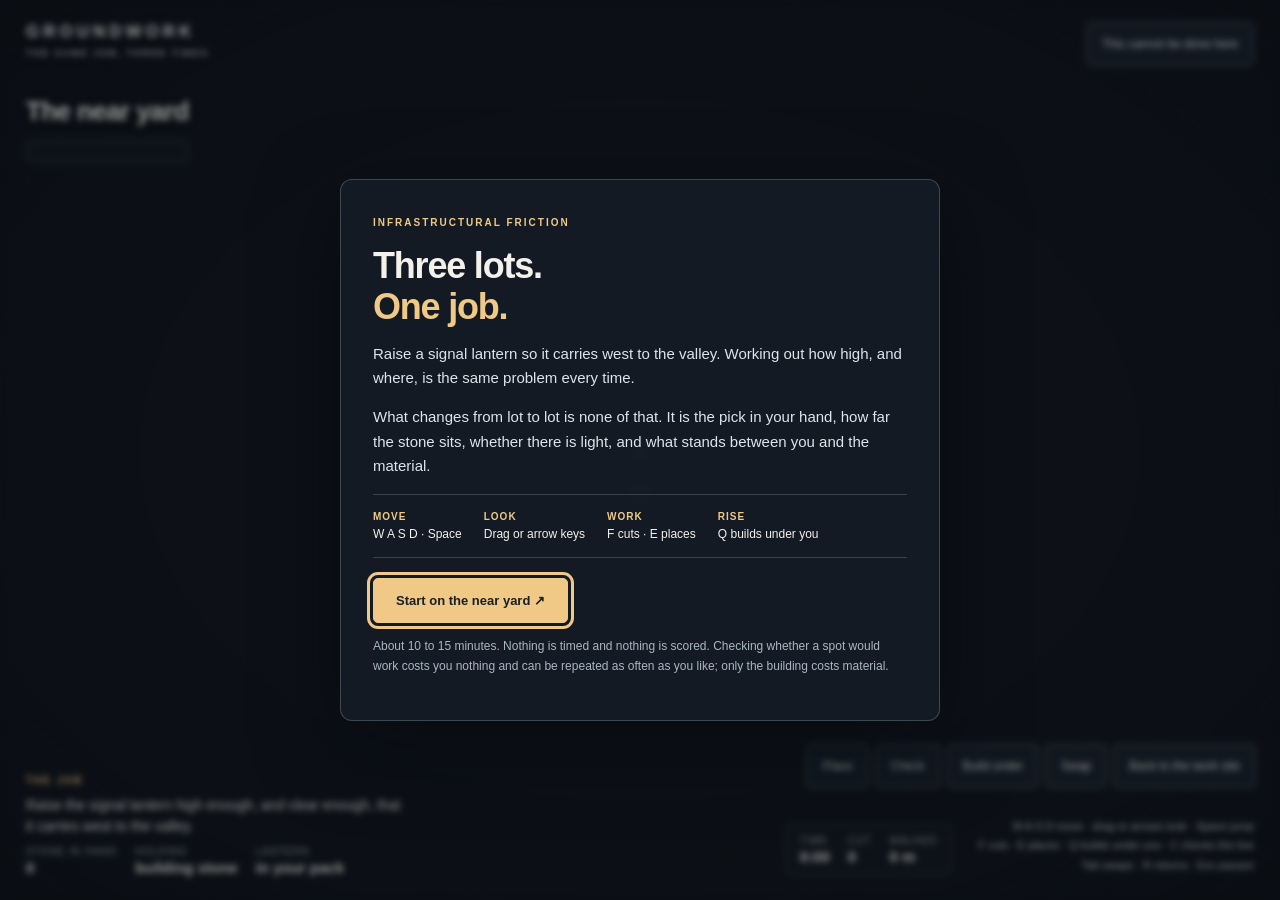
==== index.html @ c9b99bbd "Groundwork: one job, three lots, three sets of conditions A first-person voxel game about infrastruc" ====
<!doctype html>
<html lang="en">
<head><meta charset="utf-8"><meta name="viewport" content="width=device-width,initial-scale=1"><meta name="theme-color" content="#1b2029"><title>Groundwork · The same job, three times</title><link rel="stylesheet" href="styles.css"></head>
<body>
<main id="game">
<canvas id="world" tabindex="0" aria-label="A first-person voxel building site. W A S D moves, drag or arrow keys look, F cuts blocks, E places them, C checks whether the signal would carry."></canvas>
<div class="vignette" aria-hidden="true"></div>

<header>
  <div class="brand">GROUNDWORK<span>THE SAME JOB, THREE TIMES</span></div>
  <button id="btn-impossible">This cannot be done here</button>
</header>

<section class="lot" aria-label="This lot">
  <h1 id="plot-name">The near yard</h1>
  <p id="plot-note"></p>
  <dl id="conditions" class="conditions"></dl>
</section>

<div class="crosshair" aria-hidden="true">+</div>

<section class="readout" aria-label="Target">
  <strong id="target">—</strong><span id="target-note"></span>
</section>

<footer>
  <div class="job">
    <span class="eyebrow">THE JOB</span>
    <p>Raise the signal lantern high enough, and clear enough, that it carries west to the valley.</p>
    <dl class="tally">
      <div><dt>Stone in hand</dt><dd id="carried">0</dd></div>
      <div><dt>Holding</dt><dd id="holding">building stone</dd></div>
      <div><dt>Lantern</dt><dd id="lantern-state">in your pack</dd></div>
    </dl>
  </div>
  <dl class="tally effort" aria-label="What this lot has cost so far">
    <div><dt>Time</dt><dd id="elapsed">0:00</dd></div>
    <div><dt>Cut</dt><dd id="mined">0</dd></div>
    <div><dt>Walked</dt><dd id="walked">0 m</dd></div>
  </dl>
  <div class="keys">W A S D move · drag or arrows look · Space jump<br>F cuts · E places · Q builds under you · C checks the line<br>Tab swaps · R returns · Esc pauses</div>
</footer>

<nav class="touch" aria-label="Controls">
  <button data-key="a" aria-label="Move left">←</button>
  <button data-key="w" aria-label="Move forward">↑</button>
  <button data-key="s" aria-label="Move back">↓</button>
  <button data-key="d" aria-label="Move right">→</button>
  <button data-key=" " aria-label="Jump">Jump</button>
  <button data-key="f" aria-label="Cut the targeted block">Cut</button>
  <button id="btn-place">Place</button>
  <button id="btn-check">Check</button>
  <button id="btn-raise">Build under</button>
  <button id="btn-swap">Swap</button>
  <button id="btn-home">Back to the work site</button>
</nav>
<div id="caption" role="status" aria-live="polite"></div>

<div id="load-error" role="alert" hidden>
  <h2>The 3D world could not start.</h2>
  <p id="error-message">This needs WebGL. Try a browser with hardware acceleration enabled.</p>
  <a href="https://minerclass.github.io/games-hub/">Back to the games hub</a>
</div>
</main>

<dialog id="intro" aria-labelledby="intro-title">
  <span class="eyebrow">INFRASTRUCTURAL FRICTION</span>
  <h2 id="intro-title">Three lots.<br><em>One job.</em></h2>
  <p>Raise a signal lantern so it carries west to the valley. Working out how high, and where, is the same problem every time.</p>
  <p>What changes from lot to lot is none of that. It is the pick in your hand, how far the stone sits, whether there is light, and what stands between you and the material.</p>
  <div class="instructions">
    <span><b>MOVE</b>W A S D · Space</span>
    <span><b>LOOK</b>Drag or arrow keys</span>
    <span><b>WORK</b>F cuts · E places</span>
    <span><b>RISE</b>Q builds under you</span>
  </div>
  <div class="actions"><button id="begin" class="primary">Start on the near yard ↗</button></div>
  <p class="fine">About 10 to 15 minutes. Nothing is timed and nothing is scored. Checking whether a spot would work costs you nothing and can be repeated as often as you like; only the building costs material.</p>
</dialog>

<dialog id="plot-done" aria-labelledby="done-title">
  <span class="eyebrow">THE LANTERN CARRIES</span>
  <h2 id="done-title">Finished.</h2>
  <div id="done-body"></div>
  <div class="actions"><button id="next-plot" class="primary">On to the next lot ↗</button></div>
</dialog>

<dialog id="plot-gaveup" aria-labelledby="gaveup-title">
  <span class="eyebrow">NOT HARD. NOT POSSIBLE.</span>
  <h2 id="gaveup-title">You were right.</h2>
  <div id="gaveup-body"></div>
  <div class="actions"><button id="next-plot-2" class="primary">Carry on ↗</button></div>
</dialog>

<dialog id="debrief" aria-labelledby="debrief-title">
  <span class="eyebrow">WHAT THE THREE LOTS COST</span>
  <h2 id="debrief-title">Same builder.<br><em>Same judgment.</em></h2>
  <div class="scroller"><table id="debrief-table"></table></div>
  <p>The thinking did not change across the three lots. Where the lantern had to go was worked out fresh each time, and the working out was free every time. What changed was whether you could get to it, and what it cost you on the way.</p>
  <p>Difficulty that makes the work worth doing is productive. A wall you cannot get through is not difficulty; it is exclusion. Telling them apart is the whole skill, and it is a question about conditions rather than about people.</p>
  <h3>Change one condition on the walled lot</h3>
  <div id="affordance-list" class="affordances"></div>
  <div class="actions"><button id="apply-change" class="primary">Go back and try again ↗</button></div>
  <p class="fine">Not every resource addresses every barrier. Choose the one you think was actually stopping the work.</p>
</dialog>

<dialog id="ending" aria-labelledby="end-title">
  <span class="eyebrow">THE CONDITIONING BASE</span>
  <h2 id="end-title">It did not get easier.<br><em>It got possible.</em></h2>
  <div id="end-body"></div>
  <p>Infrastructural friction is the material and systemic layer underneath the learning: time, access, tools, policy, the room itself. It is not a fourth kind of difficulty sitting alongside the thinking, the articulating, and the becoming. It is what decides whether a learner ever reaches any of them.</p>
  <p class="fine">Pedagogical friction, and this account of its infrastructural base, are Micah Miner's proposed contributions. This is a teaching model, not a measurement of anyone's learning, and it reports no research findings.</p>
  <div class="actions"><button id="again" class="primary">Walk the three lots again</button>
  <a class="button" href="https://minerclass.github.io/games-hub/">Back to the games hub</a></div>
</dialog>

<dialog id="pause" aria-labelledby="pause-title">
  <span class="eyebrow">THE WORK WILL KEEP</span>
  <h2 id="pause-title">Paused.</h2>
  <div class="actions"><button id="resume" class="primary">Back to work</button>
  <button id="lock">Mouse look</button><button id="restart">Start over</button></div>
  <label><input id="motion" type="checkbox"> Reduce motion</label>
  <details><summary>What this is showing</summary>
    <p>Three lots, one job, one builder. The judgment the job asks for is identical on all three and cannot be made easier by any change to the conditions. What differs is the tool, the distance, the light, and whether anything stands between you and the material.</p>
    <p>The point is the difference between difficulty that is worth keeping and a barrier that only looks like difficulty. Awkward controls are neither; they are a defect, and if something here is fighting you, that is a bug rather than a lesson.</p>
  </details>
</dialog>

<script src="vendor/three.min.js"></script><script src="plots.js"></script><script src="voxel.js"></script><script src="game.js"></script>
</body></html>
---- styles.css ----
:root{color-scheme:dark;--ink:#f3f1ea;--accent:#f0c987;--panel:#141a22e0;font-family:Segoe UI,Arial,sans-serif}
*{box-sizing:border-box}
body{margin:0;background:#11151c;color:var(--ink)}
button,input,textarea,select{font:inherit}
button,.button{min-height:44px;padding:10px 15px;border:1px solid #c3d0d85c;border-radius:5px;background:#1b2530d9;color:var(--ink);font-size:13px;cursor:pointer;text-decoration:none;display:inline-flex;align-items:center;justify-content:center}
button:hover,.button:hover{background:#2c3c4b}
button:focus-visible,a:focus-visible,input:focus-visible,summary:focus-visible{outline:3px solid var(--accent);outline-offset:3px}
button.primary{background:var(--accent);color:#1a1f25;border-color:var(--accent);font-weight:700;padding:14px 22px}
.primary:hover{background:#ffdda6}
[hidden]{display:none!important}

#game{height:100svh;min-height:560px;position:relative;overflow:hidden}
#world{position:absolute;inset:0;width:100%;height:100%;touch-action:none;outline:none;display:block}
.vignette{pointer-events:none;position:absolute;inset:0;background:radial-gradient(ellipse at center,transparent 55%,#0b0f1499)}

header{position:absolute;top:22px;left:26px;right:26px;display:flex;align-items:flex-start;justify-content:space-between;gap:14px}
.brand{font-size:17px;font-weight:700;letter-spacing:4px;text-shadow:0 1px 8px #0b0f14}
.brand span{display:block;font-size:9px;letter-spacing:2px;margin-top:6px;opacity:.82}

.lot{position:absolute;top:96px;left:26px;max-width:290px;pointer-events:none;text-shadow:0 2px 10px #0b0f14}
h1{font-size:26px;font-weight:600;letter-spacing:-.6px;margin:0 0 5px}
.lot p{font-size:13px;margin:0 0 12px;color:#dfe6ec}
.conditions{margin:0;background:var(--panel);border:1px solid #c3d0d833;border-radius:7px;padding:11px 13px;backdrop-filter:blur(7px)}
.conditions div{display:flex;justify-content:space-between;gap:14px;font-size:12px;padding:3px 0}
.conditions dt{color:#a9b7c4;margin:0}
.conditions dd{margin:0;text-align:right;color:var(--ink)}

.crosshair{position:absolute;left:50%;top:50%;transform:translate(-50%,-50%);font:20px monospace;opacity:.8;pointer-events:none;text-shadow:0 0 5px #000}
.readout{position:absolute;left:50%;top:calc(50% + 26px);transform:translateX(-50%);text-align:center;pointer-events:none;background:#101822c4;padding:6px 13px;border-radius:5px}
.readout strong{display:block;font-size:13px;font-weight:600}
.readout span{font-size:11px;color:#bccad6}
.readout:has(strong:empty){display:none}

footer{position:absolute;bottom:24px;left:26px;right:26px;display:grid;grid-template-columns:1fr auto auto;align-items:end;gap:26px;pointer-events:none}
.eyebrow{font-size:10px;letter-spacing:2px;color:var(--accent);font-weight:700}
.job{max-width:380px}
.job p{font-size:14px;line-height:1.45;margin:7px 0 10px}
.tally{display:flex;gap:18px;margin:0;flex-wrap:wrap}
.tally div{display:flex;flex-direction:column;gap:2px}
.tally dt{font-size:10px;letter-spacing:1px;color:#9fadba;margin:0;text-transform:uppercase}
.tally dd{margin:0;font-size:15px;font-weight:600}
.effort{background:var(--panel);border:1px solid #c3d0d833;border-radius:7px;padding:10px 14px}
.keys{font-size:11px;line-height:1.8;text-align:right;color:#c6d2dd}

.touch{position:absolute;bottom:112px;right:24px;display:flex;gap:6px;flex-wrap:wrap;justify-content:flex-end;max-width:60%}
.touch button{font-size:12px;flex:0 0 auto;min-width:44px}
.touch button[data-key]{display:none;touch-action:none}
#btn-impossible{font-size:12px;border-color:#e0a8a85c}

#caption{position:absolute;bottom:186px;left:50%;transform:translateX(-50%);width:min(580px,calc(100% - 40px));text-align:center;background:#101822e6;padding:12px 18px;border-radius:6px;font-size:14px;line-height:1.55;pointer-events:none}
#caption:empty{display:none}

dialog{padding:32px;width:min(600px,calc(100% - 30px));max-height:calc(100svh - 30px);overflow:auto;color:var(--ink);background:#151c25f2;border:1px solid #c3d0d840;border-radius:12px;box-shadow:0 24px 80px #04070b88}
dialog::backdrop{background:#080c1166;backdrop-filter:blur(3px)}
h2{font-size:36px;line-height:1.14;font-weight:600;letter-spacing:-1.2px;margin:15px 0}
h2 em{font-style:normal;color:var(--accent)}
h3{font-size:15px;margin:24px 0 10px}
dialog p{font-size:15px;line-height:1.62;color:#dde5ec}
.fine{font-size:12px!important;color:#aab7c3!important}
.instructions{display:flex;gap:22px;flex-wrap:wrap;padding:16px 0;margin:16px 0;border-top:1px solid #9fb3c144;border-bottom:1px solid #9fb3c144;font-size:12px}
.instructions b{display:block;font-size:10px;letter-spacing:1px;color:var(--accent);margin-bottom:5px}
.actions{display:flex;flex-wrap:wrap;gap:10px;margin:20px 0 14px}
dialog label{display:flex;align-items:center;gap:10px;font-size:13px;margin-top:16px}
dialog input[type=checkbox],dialog input[type=radio]{width:17px;height:17px;accent-color:#f0c987}
details{margin-top:18px}
details p{font-size:13px}
summary{cursor:pointer;font-size:13px;padding:9px 0}

.scroller{overflow-x:auto;margin:14px 0}
table{border-collapse:collapse;width:100%;font-size:13px;min-width:430px}
th,td{text-align:left;padding:9px 11px;border-bottom:1px solid #9fb3c133}
thead th{font-size:10px;letter-spacing:1px;text-transform:uppercase;color:#a9b7c4}
tbody th{font-weight:600}
td{color:#dde5ec}
.affordances{display:grid;gap:8px}
.affordances label{margin:0;padding:11px 13px;border:1px solid #c3d0d840;border-radius:6px;cursor:pointer}
.affordances label:hover{background:#1e2833}

#load-error{position:absolute;inset:12%;padding:28px;background:#151c25;border-radius:10px;overflow:auto}
a{color:#a9d8ea}

@media(max-width:820px){
  header{top:14px;left:16px;right:16px;gap:9px}
  .brand{font-size:13px;letter-spacing:2px}
  .brand span{font-size:8px;letter-spacing:.5px}
  .lot{left:16px;top:80px;max-width:min(250px,60vw)}
  h1{font-size:20px}
  .lot p{font-size:12px}
  .conditions div{font-size:11px}
  footer{left:16px;right:16px;bottom:15px;display:block}
  .job{max-width:100%}
  .job p{font-size:13px;margin:6px 0 9px}
  .effort{margin-top:11px;display:inline-flex}
  .keys{display:none}
  .touch{left:16px;right:16px;bottom:150px;max-width:none;justify-content:center}
  .touch button[data-key]{display:inline-flex}
  #caption{bottom:216px;font-size:13px;padding:10px 14px}
  .readout{top:calc(50% + 20px)}
  h2{font-size:28px}
  dialog{padding:23px}
  dialog p{font-size:14px}
}
@media(prefers-reduced-motion:reduce){*{transition:none!important;animation:none!important}}
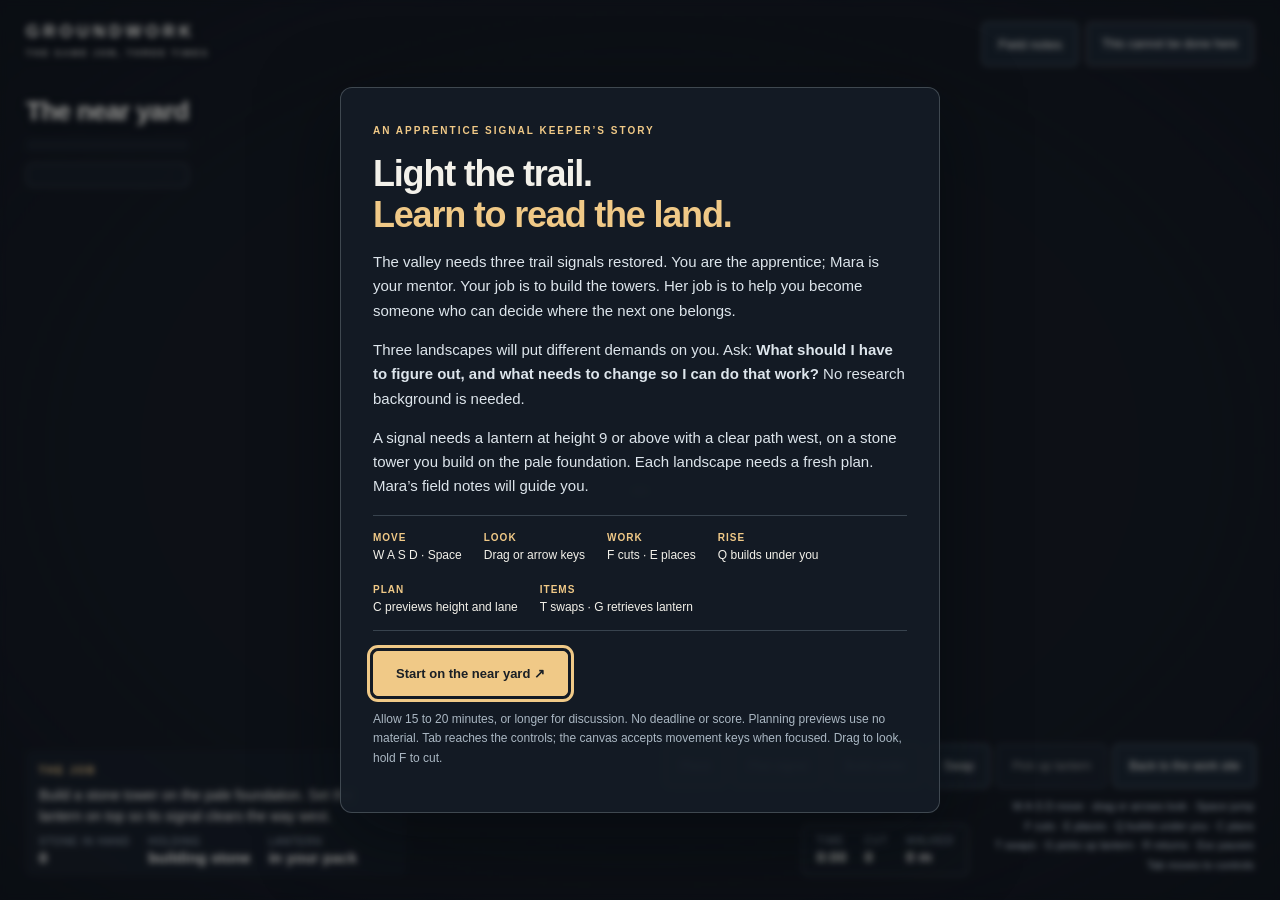
==== commit eab011fb: "Add guided learning story and repair construction flow" ====
--- a/index.html
+++ b/index.html
@@ -3,17 +3,17 @@
 <head><meta charset="utf-8"><meta name="viewport" content="width=device-width,initial-scale=1"><meta name="theme-color" content="#1b2029"><title>Groundwork · The same job, three times</title><link rel="stylesheet" href="styles.css"></head>
 <body>
 <main id="game">
-<canvas id="world" tabindex="0" aria-label="A first-person voxel building site. W A S D moves, drag or arrow keys look, F cuts blocks, E places them, C checks whether the signal would carry."></canvas>
+<canvas id="world" tabindex="0" aria-label="Building site. W A S D moves, drag or arrow keys look, F cuts, E places, Q builds under you. C opens signal planning, T swaps items, G picks up the lantern. Tab moves to controls."></canvas>
 <div class="vignette" aria-hidden="true"></div>
 
 <header>
   <div class="brand">GROUNDWORK<span>THE SAME JOB, THREE TIMES</span></div>
-  <button id="btn-impossible">This cannot be done here</button>
+  <div class="header-actions"><button id="btn-notebook">Field notes</button><button id="btn-impossible">This cannot be done here</button></div>
 </header>
 
 <section class="lot" aria-label="This lot">
   <h1 id="plot-name">The near yard</h1>
-  <p id="plot-note"></p>
+  <p id="plot-note"></p><p id="position" class="position"></p>
   <dl id="conditions" class="conditions"></dl>
 </section>
 
@@ -26,7 +26,7 @@
 <footer>
   <div class="job">
     <span class="eyebrow">THE JOB</span>
-    <p>Raise the signal lantern high enough, and clear enough, that it carries west to the valley.</p>
+    <p>Build a stone tower on the pale foundation. Set the lantern on top so its signal clears the way west.</p>
     <dl class="tally">
       <div><dt>Stone in hand</dt><dd id="carried">0</dd></div>
       <div><dt>Holding</dt><dd id="holding">building stone</dd></div>
@@ -38,7 +38,7 @@
     <div><dt>Cut</dt><dd id="mined">0</dd></div>
     <div><dt>Walked</dt><dd id="walked">0 m</dd></div>
   </dl>
-  <div class="keys">W A S D move · drag or arrows look · Space jump<br>F cuts · E places · Q builds under you · C checks the line<br>Tab swaps · R returns · Esc pauses</div>
+  <div class="keys">W A S D move · drag or arrows look · Space jump<br>F cuts · E places · Q builds under you · C plans<br>T swaps · G picks up lantern · R returns · Esc pauses<br>Tab moves to controls</div>
 </footer>
 
 <nav class="touch" aria-label="Controls">
@@ -49,9 +49,10 @@
   <button data-key=" " aria-label="Jump">Jump</button>
   <button data-key="f" aria-label="Cut the targeted block">Cut</button>
   <button id="btn-place">Place</button>
-  <button id="btn-check">Check</button>
+  <button id="btn-check">Plan signal</button>
   <button id="btn-raise">Build under</button>
   <button id="btn-swap">Swap</button>
+  <button id="btn-pickup" disabled>Pick up lantern</button>
   <button id="btn-home">Back to the work site</button>
 </nav>
 <div id="caption" role="status" aria-live="polite"></div>
@@ -64,24 +65,56 @@
 </main>
 
 <dialog id="intro" aria-labelledby="intro-title">
-  <span class="eyebrow">INFRASTRUCTURAL FRICTION</span>
-  <h2 id="intro-title">Three lots.<br><em>One job.</em></h2>
-  <p>Raise a signal lantern so it carries west to the valley. Working out how high, and where, is the same problem every time.</p>
-  <p>What changes from lot to lot is none of that. It is the pick in your hand, how far the stone sits, whether there is light, and what stands between you and the material.</p>
+  <span class="eyebrow">AN APPRENTICE SIGNAL KEEPER’S STORY</span>
+  <h2 id="intro-title">Light the trail.<br><em>Learn to read the land.</em></h2>
+  <p>The valley needs three trail signals restored. You are the apprentice; Mara is your mentor. Your job is to build the towers. Her job is to help you become someone who can decide where the next one belongs.</p>
+  <p>Three landscapes will put different demands on you. Ask: <strong>What should I have to figure out, and what needs to change so I can do that work?</strong> No research background is needed.</p>
+  <p>A signal needs a lantern at height 9 or above with a clear path west, on a stone tower you build on the pale foundation. Each landscape needs a fresh plan. Mara’s field notes will guide you.</p>
   <div class="instructions">
     <span><b>MOVE</b>W A S D · Space</span>
     <span><b>LOOK</b>Drag or arrow keys</span>
     <span><b>WORK</b>F cuts · E places</span>
     <span><b>RISE</b>Q builds under you</span>
+    <span><b>PLAN</b>C previews height and lane</span>
+    <span><b>ITEMS</b>T swaps · G retrieves lantern</span>
   </div>
   <div class="actions"><button id="begin" class="primary">Start on the near yard ↗</button></div>
-  <p class="fine">About 10 to 15 minutes. Nothing is timed and nothing is scored. Checking whether a spot would work costs you nothing and can be repeated as often as you like; only the building costs material.</p>
+  <p class="fine">Allow 15 to 20 minutes, or longer for discussion. No deadline or score. Planning previews use no material. Tab reaches the controls; the canvas accepts movement keys when focused. Drag to look, hold F to cut.</p>
+</dialog>
+
+<dialog id="chapter" aria-labelledby="chapter-title">
+  <span id="chapter-number" class="eyebrow"></span>
+  <h2 id="chapter-title"></h2>
+  <p id="chapter-scene"></p>
+  <blockquote class="mentor"><span class="eyebrow">MARA · YOUR MENTOR</span><p id="chapter-mentor"></p></blockquote>
+  <h3>Your next move</h3><p id="chapter-mission"></p>
+  <p id="chapter-question" class="story-question"></p>
+  <div class="actions"><button id="chapter-plan" class="primary">Make a prediction</button><button id="chapter-explore">Explore the lot</button></div>
+  <details><summary>How to build your first tower</summary>
+    <ol class="debrief-prompts"><li>Use Plan signal to choose a height and lane. Lane means your north–south position; the middle is 10. Previewing uses no stone.</li><li>Hold F while looking at reachable stone to collect it. The planner tells you how many blocks your tower needs.</li><li>Return to the pale foundation. Match your position to column 7 and your chosen lane using the position readout.</li><li>Hold stone and press Q (Build under) once for each block. It raises you with the tower.</li><li>When your feet reach the planned lantern height, look down at the top of your tower, swap to the lantern with T, and use E (Place). You may set it where you are standing. G retrieves a misplaced lantern for free.</li></ol>
+    <p class="fine">Open Field notes anytime to reread this chapter. Reading and planning pause the active-time clock.</p>
+  </details>
+  <details><summary>The journey</summary><ol class="debrief-prompts"><li>Read the land: predict, test, explain.</li><li>Notice access costs: what is the extra effort for?</li><li>Recognize a barrier: when can effort not solve it?</li><li>Change a condition: help without taking over.</li></ol></details>
+</dialog>
+
+<dialog id="signal-plan" aria-labelledby="plan-title">
+  <span class="eyebrow">PREVIEW BEFORE BUILDING</span>
+  <h2 id="plan-title">Where will it carry?</h2>
+  <p>Test a proposed tower at the center of the foundation, column 7. Choose its height and north–south lane. The minimum signal height is 9; an obstruction may require a higher or sideways position.</p>
+  <label for="plan-height">Lantern height <input id="plan-height" type="number" min="6" max="21" step="1" value="9"></label>
+  <label for="plan-lane">Foundation lane <select id="plan-lane"><option>7</option><option>8</option><option>9</option><option selected>10</option><option>11</option><option>12</option><option>13</option></select></label>
+  <label for="plan-prediction">Before you preview, what do you expect? <select id="plan-prediction" class="wide-select"><option value="unsure">I am not sure yet</option><option value="clear">A clear signal</option><option value="low">Too low</option><option value="blocked">Blocked to the west</option></select></label>
+  <p id="plan-result" role="status" aria-live="polite"></p>
+  <p id="prediction-feedback" class="mentor" role="status" aria-live="polite"></p>
+  <div class="actions"><button id="preview-plan" class="primary">Preview signal</button><button id="close-plan">Back to building</button></div>
+  <p class="fine">No material is spent, and active time pauses while this panel is open. A clear signal is a plan, not proof that you can reach the materials.</p>
 </dialog>
 
 <dialog id="plot-done" aria-labelledby="done-title">
   <span class="eyebrow">THE LANTERN CARRIES</span>
   <h2 id="done-title">Finished.</h2>
   <div id="done-body"></div>
+  <section aria-label="Talk with Mara"><h3 id="done-question"></h3><label for="done-choice">Your response <select id="done-choice" class="wide-select"></select></label><button id="done-discuss">Discuss with Mara</button><p id="done-feedback" class="mentor" role="status" aria-live="polite"></p></section>
   <div class="actions"><button id="next-plot" class="primary">On to the next lot ↗</button></div>
 </dialog>
 
@@ -89,29 +122,45 @@
   <span class="eyebrow">NOT HARD. NOT POSSIBLE.</span>
   <h2 id="gaveup-title">You were right.</h2>
   <div id="gaveup-body"></div>
+  <section aria-label="Talk with Mara"><h3 id="gaveup-question"></h3><label for="gaveup-choice">Your response <select id="gaveup-choice" class="wide-select"></select></label><button id="gaveup-discuss">Discuss with Mara</button><p id="gaveup-feedback" class="mentor" role="status" aria-live="polite"></p></section>
   <div class="actions"><button id="next-plot-2" class="primary">Carry on ↗</button></div>
 </dialog>
 
 <dialog id="debrief" aria-labelledby="debrief-title">
   <span class="eyebrow">WHAT THE THREE LOTS COST</span>
-  <h2 id="debrief-title">Same builder.<br><em>Same judgment.</em></h2>
+  <h2 id="debrief-title">Same builder.<br><em>Different access costs.</em></h2>
   <div class="scroller"><table id="debrief-table"></table></div>
-  <p>The thinking did not change across the three lots. Where the lantern had to go was worked out fresh each time, and the working out was free every time. What changed was whether you could get to it, and what it cost you on the way.</p>
-  <p>Difficulty that makes the work worth doing is productive. A wall you cannot get through is not difficulty; it is exclusion. Telling them apart is the whole skill, and it is a question about conditions rather than about people.</p>
+  <p>The signal criterion stayed the same. You applied it to different landscapes. Walking farther and cutting more slowly increased the cost of access; being possible did not make every extra demand productive.</p>
+  <ul class="debrief-prompts"><li>Which actions helped you decide where the lantern belonged?</li><li>Which actions only made the materials available?</li><li>What could you remove while preserving the spatial judgment?</li></ul>
+  <p class="fine">These traces support reflection. They do not measure thinking or learning. You may have reasoned while walking or cutting; zero previews does not mean zero thought.</p>
   <h3>Change one condition on the walled lot</h3>
+  <p>Mara hands you the crew’s resource list. Choose a change and predict why it will help. Your goal is to open access while keeping the signal decision yours.</p>
   <div id="affordance-list" class="affordances"></div>
+  <p id="change-error" role="status" aria-live="polite"></p>
   <div class="actions"><button id="apply-change" class="primary">Go back and try again ↗</button></div>
-  <p class="fine">Not every resource addresses every barrier. Choose the one you think was actually stopping the work.</p>
+  <p class="fine">Choose the condition you think addresses the barrier. Each attempt starts from the original walled lot with only that one change. You can return here and test another intervention.</p>
 </dialog>
 
 <dialog id="ending" aria-labelledby="end-title">
   <span class="eyebrow">THE CONDITIONING BASE</span>
-  <h2 id="end-title">It did not get easier.<br><em>It got possible.</em></h2>
+  <h2 id="end-title">Access changed.<br><em>The criterion stayed.</em></h2>
   <div id="end-body"></div>
-  <p>Infrastructural friction is the material and systemic layer underneath the learning: time, access, tools, policy, the room itself. It is not a fourth kind of difficulty sitting alongside the thinking, the articulating, and the becoming. It is what decides whether a learner ever reaches any of them.</p>
-  <p class="fine">Pedagogical friction, and this account of its infrastructural base, are Micah Miner's proposed contributions. This is a teaching model, not a measurement of anyone's learning, and it reports no research findings.</p>
-  <div class="actions"><button id="again" class="primary">Walk the three lots again</button>
+  <blockquote class="mentor"><span class="eyebrow">MARA’S LAST QUESTION</span><p>“The crew needs working lights. But tomorrow’s path may look different. Could you explain your choice and adapt it there?”</p></blockquote>
+  <p><strong>The lesson:</strong> Preserve thinking worth doing. Remove barriers that prevent people from reaching it. Do not mistake a finished product for a complete account of what someone learned.</p>
+  <h3>Now take it into a classroom</h3>
+  <p>A student must compare two sources and justify a claim. One source is behind a broken login. An AI tool can also generate a finished paragraph. Which next move would you examine?</p>
+  <label for="transfer-choice">Choose a move to discuss <select id="transfer-choice" class="wide-select"><option value="">Choose a response</option><option value="access">Provide accessible texts; keep the comparison</option><option value="answer">Accept the generated paragraph as understanding</option><option value="struggle">Keep the login problem as a lesson in persistence</option><option value="unsure">I need to clarify what the learner should practice</option></select></label>
+  <button id="transfer-discuss">Consider the tradeoff</button><p id="transfer-feedback" class="mentor" role="status" aria-live="polite"></p>
+  <p class="fine">Try explaining your choice to a partner. Later, use a different task to revisit it. These prompts are for reflection, not a scored assessment.</p>
+  <details><summary>How this connects to the research</summary>
+    <p><strong>Learning research:</strong> Soderstrom and Bjork’s <a href="https://bjorklab.psych.ucla.edu/wp-content/uploads/sites/13/2016/11/soderstorm_ra_learningvsperformance.pdf">Learning Versus Performance (2015)</a> distinguishes performance during practice from durable retention and transfer. A lit tower shows completion here; it cannot establish lasting learning.</p>
+    <p><strong>Miner’s conceptual proposal:</strong> <a href="https://digitalcommons.nl.edu/ie/vol18/iss1/4/">When the Output Looks Like Learning</a> asks what educational work can disappear when a convincing output is enough. Pedagogical friction names work worth preserving: thinking (noetic), articulating ideas (rhetorical), and becoming through sustained engagement (existential). Infrastructural conditions include tools, time, access, and policy.</p>
+    <p><strong>This game’s adaptation:</strong> The article describes four dimensions. Groundwork foregrounds infrastructure as the conditions supporting the other three. It mainly invites spatial reasoning and access decisions; it does not simulate all dimensions, AI use, or a real classroom. Mara’s responses are authored prompts, not a conversation with a person or an AI system.</p>
+    <p class="fine">The framework is a conceptual proposal, not a finding established by this game. Difficulty alone does not demonstrate learning. Action counts and reflection choices are not learning measures; no responses are saved or sent.</p>
+  </details>
+  <div class="actions"><button id="try-another" class="primary">Try another condition</button><button id="again">Walk the three lots again</button>
   <a class="button" href="https://minerclass.github.io/games-hub/">Back to the games hub</a></div>
+  <p class="fine">Continue with <a href="https://minerclass.github.io/friction-game/">Friction Lab</a> to examine which demands are productive, avoidable, or exclusionary. <a href="https://minerclass.github.io/friction-atlas/">The Friction Atlas</a> explores the learner-facing dimensions supported by these conditions. <a href="facilitator.html">Facilitator guide</a>.</p>
 </dialog>
 
 <dialog id="pause" aria-labelledby="pause-title">
@@ -119,12 +168,11 @@
   <h2 id="pause-title">Paused.</h2>
   <div class="actions"><button id="resume" class="primary">Back to work</button>
   <button id="lock">Mouse look</button><button id="restart">Start over</button></div>
-  <label><input id="motion" type="checkbox"> Reduce motion</label>
   <details><summary>What this is showing</summary>
-    <p>Three lots, one job, one builder. The judgment the job asks for is identical on all three and cannot be made easier by any change to the conditions. What differs is the tool, the distance, the light, and whether anything stands between you and the material.</p>
+    <p>Three lots, one builder, one signal criterion. Tool, distance, light, and barriers change access to the work. They do not change the criterion. Different landscapes still require different judgments.</p>
     <p>The point is the difference between difficulty that is worth keeping and a barrier that only looks like difficulty. Awkward controls are neither; they are a defect, and if something here is fighting you, that is a bug rather than a lesson.</p>
   </details>
 </dialog>
 
-<script src="vendor/three.min.js"></script><script src="plots.js"></script><script src="voxel.js"></script><script src="game.js"></script>
+<script src="vendor/three.min.js"></script><script src="plots.js"></script><script src="story.js"></script><script src="voxel.js"></script><script src="game.js"></script>
 </body></html>
--- a/styles.css
+++ b/styles.css
@@ -4,22 +4,26 @@
 button,input,textarea,select{font:inherit}
 button,.button{min-height:44px;padding:10px 15px;border:1px solid #c3d0d85c;border-radius:5px;background:#1b2530d9;color:var(--ink);font-size:13px;cursor:pointer;text-decoration:none;display:inline-flex;align-items:center;justify-content:center}
 button:hover,.button:hover{background:#2c3c4b}
-button:focus-visible,a:focus-visible,input:focus-visible,summary:focus-visible{outline:3px solid var(--accent);outline-offset:3px}
+button:disabled{opacity:.55;cursor:default}
+button:focus-visible,a:focus-visible,input:focus-visible,select:focus-visible,summary:focus-visible{outline:3px solid var(--accent);outline-offset:3px}
 button.primary{background:var(--accent);color:#1a1f25;border-color:var(--accent);font-weight:700;padding:14px 22px}
 .primary:hover{background:#ffdda6}
 [hidden]{display:none!important}
 
 #game{height:100svh;min-height:560px;position:relative;overflow:hidden}
 #world{position:absolute;inset:0;width:100%;height:100%;touch-action:none;outline:none;display:block}
+#world:focus-visible{outline:3px solid var(--accent);outline-offset:-4px}
 .vignette{pointer-events:none;position:absolute;inset:0;background:radial-gradient(ellipse at center,transparent 55%,#0b0f1499)}
 
 header{position:absolute;top:22px;left:26px;right:26px;display:flex;align-items:flex-start;justify-content:space-between;gap:14px}
 .brand{font-size:17px;font-weight:700;letter-spacing:4px;text-shadow:0 1px 8px #0b0f14}
 .brand span{display:block;font-size:9px;letter-spacing:2px;margin-top:6px;opacity:.82}
+.header-actions{display:flex;gap:8px;flex-wrap:wrap;justify-content:flex-end}
 
 .lot{position:absolute;top:96px;left:26px;max-width:290px;pointer-events:none;text-shadow:0 2px 10px #0b0f14}
 h1{font-size:26px;font-weight:600;letter-spacing:-.6px;margin:0 0 5px}
 .lot p{font-size:13px;margin:0 0 12px;color:#dfe6ec}
+.lot .position{font-size:12px;background:#141a22;padding:6px 8px;border-radius:4px}
 .conditions{margin:0;background:var(--panel);border:1px solid #c3d0d833;border-radius:7px;padding:11px 13px;backdrop-filter:blur(7px)}
 .conditions div{display:flex;justify-content:space-between;gap:14px;font-size:12px;padding:3px 0}
 .conditions dt{color:#a9b7c4;margin:0}
@@ -33,7 +37,7 @@
 
 footer{position:absolute;bottom:24px;left:26px;right:26px;display:grid;grid-template-columns:1fr auto auto;align-items:end;gap:26px;pointer-events:none}
 .eyebrow{font-size:10px;letter-spacing:2px;color:var(--accent);font-weight:700}
-.job{max-width:380px}
+.job{max-width:380px;background:var(--panel);padding:10px 13px;border-radius:7px}
 .job p{font-size:14px;line-height:1.45;margin:7px 0 10px}
 .tally{display:flex;gap:18px;margin:0;flex-wrap:wrap}
 .tally div{display:flex;flex-direction:column;gap:2px}
@@ -62,6 +66,16 @@
 .actions{display:flex;flex-wrap:wrap;gap:10px;margin:20px 0 14px}
 dialog label{display:flex;align-items:center;gap:10px;font-size:13px;margin-top:16px}
 dialog input[type=checkbox],dialog input[type=radio]{width:17px;height:17px;accent-color:#f0c987}
+dialog input[type=number],dialog select{min-height:44px;padding:7px;border:1px solid #a9b7c4;border-radius:4px;background:#101822;color:var(--ink);width:90px}
+.debrief-prompts{padding-left:22px;font-size:14px;line-height:1.6;color:#dde5ec}
+#plan-result{min-height:4em;padding:12px;background:#101822;border-radius:5px}
+#change-error:empty{display:none}
+.mentor{margin:16px 0;padding:14px 16px;background:#101822;border-left:3px solid var(--accent);border-radius:4px}
+.mentor p{margin:8px 0 0}
+.mentor:empty{display:none}
+.story-question{font-weight:600;color:var(--accent)}
+dialog label:has(.wide-select){display:block}
+dialog select.wide-select{display:block;width:100%;max-width:100%;margin:8px 0 12px;font-size:13px}
 details{margin-top:18px}
 details p{font-size:13px}
 summary{cursor:pointer;font-size:13px;padding:9px 0}
@@ -83,18 +97,20 @@
   header{top:14px;left:16px;right:16px;gap:9px}
   .brand{font-size:13px;letter-spacing:2px}
   .brand span{font-size:8px;letter-spacing:.5px}
-  .lot{left:16px;top:80px;max-width:min(250px,60vw)}
+  .lot{left:16px;top:116px;max-width:min(250px,60vw)}
+  .header-actions{max-width:190px}
+  .header-actions button{padding:8px;font-size:11px}
   h1{font-size:20px}
   .lot p{font-size:12px}
   .conditions div{font-size:11px}
   footer{left:16px;right:16px;bottom:15px;display:block}
   .job{max-width:100%}
-  .job p{font-size:13px;margin:6px 0 9px}
+  .job p,.job>.eyebrow{display:none}
   .effort{margin-top:11px;display:inline-flex}
   .keys{display:none}
-  .touch{left:16px;right:16px;bottom:150px;max-width:none;justify-content:center}
+  .touch{left:16px;right:16px;bottom:145px;max-width:none;justify-content:center}
   .touch button[data-key]{display:inline-flex}
-  #caption{bottom:216px;font-size:13px;padding:10px 14px}
+  #caption{bottom:300px;font-size:13px;padding:10px 14px}
   .readout{top:calc(50% + 20px)}
   h2{font-size:28px}
   dialog{padding:23px}
